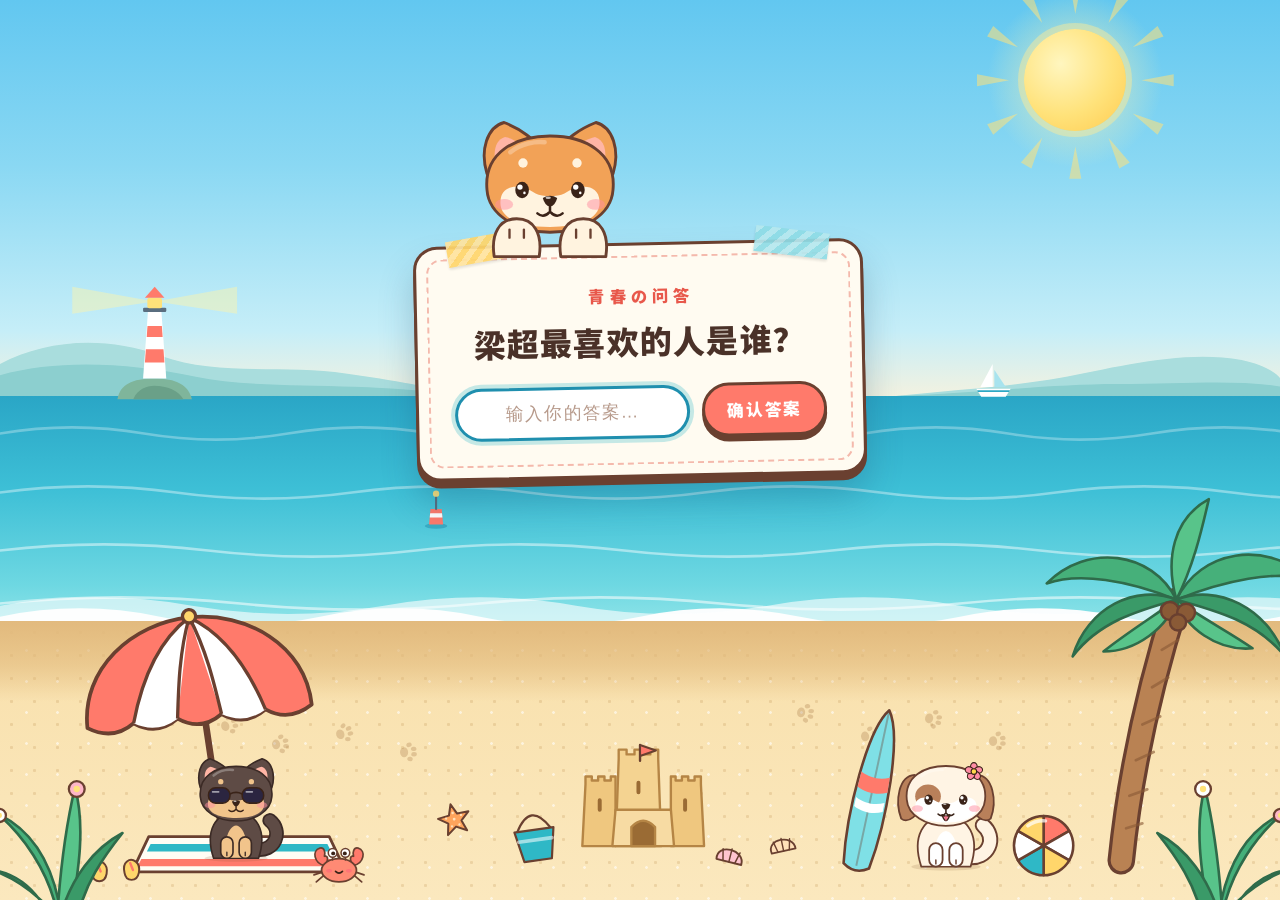
==== index.html @ f10c4e98 "Version 1.1 更新内容： 1.优化了css样式，调整了页面整体布局 2.压缩了图片空间占用" ====
<!DOCTYPE html>
<html lang="zh-CN">
<head>
  <meta charset="UTF-8">
  <meta name="viewport" content="width=device-width, initial-scale=1.0, viewport-fit=cover">
  <title>夏日海岸</title>
  <meta name="description" content="夏日海岸：一道只有你知道答案的小问答。">
  <meta name="theme-color" content="#7FD3F0">
  <meta property="og:type" content="website">
  <meta property="og:title" content="夏日海岸">
  <meta property="og:description" content="一道只有你知道答案的小问答。">
  <meta property="og:locale" content="zh_CN">
  <link rel="icon" href="data:image/svg+xml,%3Csvg xmlns='http://www.w3.org/2000/svg' viewBox='0 0 100 100'%3E%3Ctext y='.9em' font-size='90'%3E%F0%9F%90%B6%3C/text%3E%3C/svg%3E">
  <link rel="stylesheet" href="css/fonts.css">
  <link rel="stylesheet" href="css/dogs.css">
  <link rel="stylesheet" href="css/style.css">
</head>
<body>

  <!-- 共用的小图形 -->
  <svg width="0" height="0" style="position:absolute" aria-hidden="true" focusable="false">
    <defs>
      <!-- 云 -->
      <symbol id="cloud" viewBox="0 0 220 100">
        <path fill="#fff" d="M34,90 C8,90 4,60 30,56 C26,30 58,20 76,36 C86,10 130,8 142,34 C160,22 190,36 182,62 C210,62 214,90 186,90 Z"/>
        <path fill="#DCF1FA" d="M34,90 C16,90 8,74 18,66 C22,80 40,82 60,82 L160,82 C176,82 192,80 202,72 C210,84 200,90 186,90 Z"/>
      </symbol>
      <!-- 爪印 -->
      <symbol id="paw" viewBox="0 0 40 40">
        <ellipse cx="20" cy="27" rx="9" ry="7.5"/>
        <ellipse cx="7" cy="17" rx="4" ry="5" transform="rotate(-20 7 17)"/>
        <ellipse cx="15" cy="9" rx="4" ry="5.2" transform="rotate(-6 15 9)"/>
        <ellipse cx="25" cy="9" rx="4" ry="5.2" transform="rotate(6 25 9)"/>
        <ellipse cx="33" cy="17" rx="4" ry="5" transform="rotate(20 33 17)"/>
      </symbol>
      <!-- 闪光 -->
      <symbol id="glint" viewBox="-10 -10 20 20">
        <path d="M0,-9 Q1,-1 9,0 Q1,1 0,9 Q-1,1 -9,0 Q-1,-1 0,-9 Z"/>
      </symbol>
    </defs>
  </svg>

  <!-- ========== 场景一：夏日海岸 ========== -->
  <div id="scene-summer" class="scene active">

    <!-- 天空 -->
    <div class="sky" aria-hidden="true">
      <div class="sun">
        <svg class="sun-rays" viewBox="-100 -100 200 200">
          <g fill="#FFE27A" opacity=".55">
            <path d="M-6,-98 L0,-66 L6,-98 Z" /><path d="M-6,-98 L0,-66 L6,-98 Z" transform="rotate(30)"/>
            <path d="M-6,-98 L0,-66 L6,-98 Z" transform="rotate(60)"/><path d="M-6,-98 L0,-66 L6,-98 Z" transform="rotate(90)"/>
            <path d="M-6,-98 L0,-66 L6,-98 Z" transform="rotate(120)"/><path d="M-6,-98 L0,-66 L6,-98 Z" transform="rotate(150)"/>
            <path d="M-6,-98 L0,-66 L6,-98 Z" transform="rotate(180)"/><path d="M-6,-98 L0,-66 L6,-98 Z" transform="rotate(210)"/>
            <path d="M-6,-98 L0,-66 L6,-98 Z" transform="rotate(240)"/><path d="M-6,-98 L0,-66 L6,-98 Z" transform="rotate(270)"/>
            <path d="M-6,-98 L0,-66 L6,-98 Z" transform="rotate(300)"/><path d="M-6,-98 L0,-66 L6,-98 Z" transform="rotate(330)"/>
          </g>
        </svg>
        <div class="sun-halo"></div>
        <div class="sun-core"></div>
      </div>

      <svg class="cloud cl-1" viewBox="0 0 220 100"><use href="#cloud"/></svg>
      <svg class="cloud cl-2" viewBox="0 0 220 100"><use href="#cloud"/></svg>
      <svg class="cloud cl-3" viewBox="0 0 220 100"><use href="#cloud"/></svg>
      <svg class="cloud cl-4" viewBox="0 0 220 100"><use href="#cloud"/></svg>

      <!-- 海鸥 -->
      <svg class="gull gl-1" viewBox="0 0 60 26"><path d="M4,18 Q16,2 30,14 Q44,2 56,18" fill="none" stroke="#fff" stroke-width="4.5" stroke-linecap="round" stroke-linejoin="round"/></svg>
      <svg class="gull gl-2" viewBox="0 0 60 26"><path d="M4,18 Q16,2 30,14 Q44,2 56,18" fill="none" stroke="#fff" stroke-width="4.5" stroke-linecap="round" stroke-linejoin="round"/></svg>
      <svg class="gull gl-3" viewBox="0 0 60 26"><path d="M4,18 Q16,2 30,14 Q44,2 56,18" fill="none" stroke="#fff" stroke-width="4.5" stroke-linecap="round" stroke-linejoin="round"/></svg>
    </div>

    <!-- 远处：山丘、灯塔岛、帆船 -->
    <div class="horizon" aria-hidden="true">
      <svg class="hills hills-l" viewBox="0 0 400 90" preserveAspectRatio="none">
        <path fill="#A9DDDD" d="M0,90 L0,50 C40,20 90,14 140,40 C190,66 250,50 300,62 C340,70 380,80 400,90 Z"/>
        <path fill="#8CCFCF" d="M0,90 L0,64 C50,44 110,48 170,66 C230,84 320,70 400,90 Z"/>
      </svg>
      <svg class="hills hills-r" viewBox="0 0 400 90" preserveAspectRatio="none">
        <path fill="#A9DDDD" d="M0,90 C60,80 120,74 170,60 C230,42 300,12 360,30 C384,38 396,52 400,60 L400,90 Z"/>
        <path fill="#8CCFCF" d="M0,90 C80,86 160,70 230,70 C300,70 350,62 400,74 L400,90 Z"/>
      </svg>

      <!-- 灯塔 -->
      <svg class="lighthouse" viewBox="0 0 130 210">
        <g class="beam"><path d="M64,50 L-70,26 L-70,70 Z" fill="#FFF3A6" opacity=".45"/><path d="M66,50 L200,26 L200,70 Z" fill="#FFF3A6" opacity=".45"/></g>
        <path fill="#7FB59B" d="M4,210 C8,186 28,176 64,176 C100,176 120,186 126,210 Z"/>
        <path fill="#6AA088" d="M30,210 C36,194 52,188 64,188 C86,188 104,196 112,210 Z"/>
        <path fill="#FFFFFF" d="M46,176 L54,66 L76,66 L84,176 Z"/>
        <path fill="#FF7A6B" d="M49,150 L50.6,128 L79.4,128 L81,150 Z"/>
        <path fill="#FF7A6B" d="M52,108 L53.2,90 L76.8,90 L78,108 Z"/>
        <rect x="46" y="60" width="38" height="7" rx="2" fill="#5A6E7F"/>
        <rect x="53" y="44" width="24" height="17" rx="3" fill="#FFE27A"/>
        <path fill="#FF7A6B" d="M49,44 L65,26 L81,44 Z"/>
      </svg>

      <!-- 帆船 -->
      <svg class="boat boat-1" viewBox="0 0 100 100">
        <path fill="#FFFFFF" d="M50,8 L50,66 L16,66 Z"/>
        <path fill="#FFD66B" d="M54,20 L54,66 L86,66 Z"/>
        <path fill="#FF7A6B" d="M8,70 L92,70 L80,90 L20,90 Z"/>
        <path fill="#FF7A6B" d="M50,8 L62,12 L50,16 Z"/>
      </svg>
      <svg class="boat boat-2" viewBox="0 0 100 100">
        <path fill="#FFFFFF" d="M48,10 L48,66 L18,66 Z"/>
        <path fill="#A8E3EE" d="M52,24 L52,66 L80,66 Z"/>
        <path fill="#FFFFFF" d="M8,70 L92,70 L80,90 L20,90 Z"/>
        <path fill="#2FA8C4" d="M10,74 L90,74 L88,78 L12,78 Z"/>
      </svg>
    </div>

    <!-- 海 -->
    <div class="sea" aria-hidden="true">
      <div class="swell swell-1"><svg viewBox="0 0 800 40" preserveAspectRatio="none"><path d="M0,20 Q25,2 50,20 T100,20 T150,20 T200,20 T250,20 T300,20 T350,20 T400,20 T450,20 T500,20 T550,20 T600,20 T650,20 T700,20 T750,20 T800,20" /></svg></div>
      <div class="swell swell-2"><svg viewBox="0 0 800 40" preserveAspectRatio="none"><path d="M0,20 Q25,2 50,20 T100,20 T150,20 T200,20 T250,20 T300,20 T350,20 T400,20 T450,20 T500,20 T550,20 T600,20 T650,20 T700,20 T750,20 T800,20" /></svg></div>
      <div class="swell swell-3"><svg viewBox="0 0 800 40" preserveAspectRatio="none"><path d="M0,20 Q25,2 50,20 T100,20 T150,20 T200,20 T250,20 T300,20 T350,20 T400,20 T450,20 T500,20 T550,20 T600,20 T650,20 T700,20 T750,20 T800,20" /></svg></div>
      <div class="swell swell-4"><svg viewBox="0 0 800 40" preserveAspectRatio="none"><path d="M0,20 Q25,2 50,20 T100,20 T150,20 T200,20 T250,20 T300,20 T350,20 T400,20 T450,20 T500,20 T550,20 T600,20 T650,20 T700,20 T750,20 T800,20" /></svg></div>
      <svg class="glint g1"><use href="#glint"/></svg><svg class="glint g2"><use href="#glint"/></svg>
      <svg class="glint g3"><use href="#glint"/></svg><svg class="glint g4"><use href="#glint"/></svg>
      <svg class="glint g5"><use href="#glint"/></svg><svg class="glint g6"><use href="#glint"/></svg>
      <svg class="glint g7"><use href="#glint"/></svg><svg class="glint g8"><use href="#glint"/></svg>

      <!-- 浮标 -->
      <svg class="buoy" viewBox="0 0 40 60">
        <ellipse cx="20" cy="54" rx="16" ry="4" fill="#1F8FAE" opacity=".5"/>
        <path d="M10,52 L12,30 L28,30 L30,52 Z" fill="#FF7A6B"/>
        <path d="M11,42 L11.6,36 L28.4,36 L29,42 Z" fill="#fff"/>
        <path d="M20,30 L20,10" stroke="#5A6E7F" stroke-width="3" stroke-linecap="round"/>
        <circle cx="20" cy="8" r="4.5" fill="#FFE27A"/>
      </svg>
    </div>

    <!-- 海浪泡沫 -->
    <div class="foam" aria-hidden="true">
      <div class="foam-line foam-a"><svg viewBox="0 0 800 40" preserveAspectRatio="none"><path d="M0,40 L0,18 Q25,2 50,18 T100,18 T150,18 T200,18 T250,18 T300,18 T350,18 T400,18 T450,18 T500,18 T550,18 T600,18 T650,18 T700,18 T750,18 T800,18 L800,40 Z"/></svg></div>
      <div class="foam-line foam-b"><svg viewBox="0 0 800 40" preserveAspectRatio="none"><path d="M0,40 L0,18 Q25,2 50,18 T100,18 T150,18 T200,18 T250,18 T300,18 T350,18 T400,18 T450,18 T500,18 T550,18 T600,18 T650,18 T700,18 T750,18 T800,18 L800,40 Z"/></svg></div>
    </div>

    <!-- 沙滩 -->
    <div class="beach" aria-hidden="true">
      <div class="wet"></div>

      <!-- 爪印：从海边一路走到沙滩 -->
      <div class="prints">
        <svg class="pw pw1"><use href="#paw"/></svg><svg class="pw pw2"><use href="#paw"/></svg>
        <svg class="pw pw3"><use href="#paw"/></svg><svg class="pw pw4"><use href="#paw"/></svg>
        <svg class="pw pw5"><use href="#paw"/></svg><svg class="pw pw6"><use href="#paw"/></svg>
        <svg class="pw pw7"><use href="#paw"/></svg><svg class="pw pw8"><use href="#paw"/></svg>
      </div>

      <!-- 左：沙滩伞 + 戴墨镜的小黑狗 -->
      <div class="spot spot-umbrella">
        <svg class="towel" viewBox="0 0 230 50">
          <path d="M18,6 L212,6 L230,44 L0,44 Z" fill="#FFFDF4" stroke="#6A4030" stroke-width="3" stroke-linejoin="round"/>
          <path d="M20,14 L210,14 L214,22 L16,22 Z" fill="#2FB8C6"/>
          <path d="M10,30 L220,30 L224,38 L6,38 Z" fill="#FF7A6B"/>
        </svg>
        <svg class="umbrella" viewBox="0 0 220 230">
          <path d="M112,40 L120,226" stroke="#6A4030" stroke-width="6" stroke-linecap="round"/>
          <path fill="#FF7A6B" stroke="#6A4030" stroke-width="3.4" stroke-linejoin="round" d="M8,100 C8,46 58,10 110,10 C162,10 212,46 212,100 Q190,114 170,100 Q150,114 130,100 Q110,114 90,100 Q70,114 50,100 Q30,114 8,100 Z"/>
          <path fill="#FFFFFF" d="M110,10 C80,28 62,60 50,100 Q70,112 90,100 C98,64 104,36 110,10 Z"/>
          <path fill="#FFFFFF" d="M110,10 C140,28 158,60 170,100 Q150,112 130,100 C122,64 116,36 110,10 Z"/>
          <path fill="none" stroke="#6A4030" stroke-width="3" stroke-linejoin="round" d="M110,10 C80,28 62,60 50,100 M110,10 C98,40 94,70 90,100 M110,10 C122,40 126,70 130,100 M110,10 C140,28 158,60 170,100"/>
          <circle cx="110" cy="9" r="6" fill="#FFD66B" stroke="#6A4030" stroke-width="3"/>
        </svg>
        <div class="dog-slot dog-cool"></div>
        <svg class="flipflops" viewBox="0 0 90 40">
          <g fill="#FFD66B" stroke="#6A4030" stroke-width="2.8" stroke-linejoin="round">
            <path d="M6,26 C2,10 14,4 22,10 C30,16 28,36 16,36 C10,36 7,32 6,26 Z"/>
            <path d="M52,24 C48,8 60,2 68,8 C76,14 74,34 62,34 C56,34 53,30 52,24 Z"/>
          </g>
          <path d="M14,12 L18,22 M60,10 L64,20" stroke="#FF7A6B" stroke-width="3.4" stroke-linecap="round"/>
        </svg>
      </div>

      <!-- 中：沙堡 + 小桶 -->
      <div class="spot spot-castle">
        <svg class="castle" viewBox="0 0 170 160">
          <g stroke="#B58545" stroke-width="3" stroke-linejoin="round" stroke-linecap="round">
            <path d="M54,28 L54,16 L64,16 L64,22 L74,22 L74,16 L84,16 L84,22 L94,22 L94,16 L104,16 L104,28 L108,138 L50,138 Z" fill="#F4D391"/>
            <path d="M12,60 L12,50 L20,50 L20,55 L28,55 L28,50 L36,50 L36,55 L44,55 L44,50 L50,50 L50,138 L8,138 Z" fill="#EFC77F"/>
            <path d="M120,60 L120,50 L126,50 L126,55 L134,55 L134,50 L142,50 L142,55 L150,55 L150,50 L158,50 L158,60 L162,138 L120,138 Z" fill="#EFC77F"/>
            <path d="M50,92 L120,92 L124,138 L46,138 Z" fill="#F7DBA3"/>
            <path d="M70,138 L70,114 Q85,98 100,114 L100,138 Z" fill="#9A6B34"/>
          </g>
          <path d="M30,80 L30,92 M138,80 L138,92 M79,58 L79,70" stroke="#9A6B34" stroke-width="5" stroke-linecap="round"/>
          <path d="M79,16 L79,-4" stroke="#6A4030" stroke-width="3" stroke-linecap="round" transform="translate(2,14)"/>
          <path d="M81,10 L101,17 L81,24 Z" fill="#FF7A6B" stroke="#6A4030" stroke-width="2.6" stroke-linejoin="round" class="flag"/>
        </svg>
        <svg class="bucket" viewBox="0 0 70 80">
          <path d="M12,34 Q35,-6 58,34" fill="none" stroke="#6A4030" stroke-width="3" stroke-linecap="round"/>
          <path d="M8,34 L62,34 L54,76 L16,76 Z" fill="#2FB8C6" stroke="#6A4030" stroke-width="3" stroke-linejoin="round"/>
          <path d="M12,48 L58,48" stroke="#fff" stroke-width="5" stroke-linecap="round" opacity=".55"/>
        </svg>
        <svg class="shell shell-1" viewBox="0 0 44 36">
          <path d="M3,30 C-2,6 42,6 41,30 Z" fill="#FFC4CF" stroke="#6A4030" stroke-width="2.8" stroke-linejoin="round"/>
          <path d="M22,30 L22,10 M13,30 L9,13 M31,30 L35,13" stroke="#6A4030" stroke-width="2.2" stroke-linecap="round"/>
        </svg>
      </div>

      <!-- 螃蟹 -->
      <div class="crab-track">
        <div class="crab">
          <svg viewBox="0 0 110 80">
            <g stroke="#6A4030" stroke-width="3" stroke-linecap="round" stroke-linejoin="round">
              <g class="legs" fill="none">
                <path d="M30,54 L12,60 M30,60 L16,72 M80,54 L98,60 M80,60 L94,72"/>
              </g>
              <path d="M30,44 C12,40 8,18 22,14 C30,12 32,22 30,28 C36,26 38,34 30,44 Z" fill="#FF7A6B" class="claw claw-l"/>
              <path d="M80,44 C98,40 102,18 88,14 C80,12 78,22 80,28 C74,26 72,34 80,44 Z" fill="#FF7A6B" class="claw claw-r"/>
              <ellipse cx="55" cy="52" rx="30" ry="20" fill="#FF8A74"/>
              <path d="M44,34 L44,26 M66,34 L66,26" fill="none"/>
            </g>
            <circle cx="44" cy="22" r="7.5" fill="#fff" stroke="#6A4030" stroke-width="2.6"/><circle cx="66" cy="22" r="7.5" fill="#fff" stroke="#6A4030" stroke-width="2.6"/>
            <circle cx="45" cy="23" r="3.4" fill="#3A2318"/><circle cx="65" cy="23" r="3.4" fill="#3A2318"/>
            <path d="M49,54 Q55,60 61,54" fill="none" stroke="#3A2318" stroke-width="2.8" stroke-linecap="round"/>
            <ellipse cx="38" cy="53" rx="5" ry="3" fill="#FF5E7A" opacity=".5"/><ellipse cx="72" cy="53" rx="5" ry="3" fill="#FF5E7A" opacity=".5"/>
          </svg>
        </div>
      </div>

      <svg class="starfish" viewBox="0 0 60 60">
        <path d="M30,6 L36.6,22.6 L54.4,23.4 L40.6,34.6 L45.4,51.8 L30,42 L14.6,51.8 L19.4,34.6 L5.6,23.4 L23.4,22.6 Z" fill="#FFA45C" stroke="#6A4030" stroke-width="3.2" stroke-linejoin="round"/>
        <g fill="#FFE0B8"><circle cx="30" cy="20" r="2"/><circle cx="30" cy="30" r="2.2"/><circle cx="42" cy="26" r="1.8"/><circle cx="18" cy="26" r="1.8"/><circle cx="36" cy="40" r="1.8"/><circle cx="24" cy="40" r="1.8"/></g>
      </svg>

      <!-- 右：冲浪板 + 沙滩球 + 戴花的小狗 -->
      <div class="spot spot-right">
        <svg class="surfboard" viewBox="0 0 70 230">
          <path d="M35,6 C58,36 62,150 52,214 Q35,226 18,214 C8,150 12,36 35,6 Z" fill="#7FE0E6" stroke="#6A4030" stroke-width="3.4" stroke-linejoin="round"/>
          <path d="M35,10 L35,214" stroke="#6A4030" stroke-width="2.6" opacity=".35"/>
          <path d="M16,92 C28,98 42,98 54,92 L55,112 C42,118 28,118 15,112 Z" fill="#FF7A6B"/>
          <path d="M16,126 C28,132 42,132 54,126 L54,138 C42,144 28,144 16,138 Z" fill="#fff"/>
        </svg>
        <div class="dog-slot dog-flower"></div>
        <svg class="ball" viewBox="-2 -2 64 64">
          <g stroke="#6A4030" stroke-width="2.6" stroke-linejoin="round">
            <path d="M30,30 L30,0 A30,30 0 0 1 56,15 Z" fill="#FF7A6B"/><path d="M30,30 L56,15 A30,30 0 0 1 56,45 Z" fill="#FFFFFF"/>
            <path d="M30,30 L56,45 A30,30 0 0 1 30,60 Z" fill="#FFD66B"/><path d="M30,30 L30,60 A30,30 0 0 1 4,45 Z" fill="#2FB8C6"/>
            <path d="M30,30 L4,45 A30,30 0 0 1 4,15 Z" fill="#FFFFFF"/><path d="M30,30 L4,15 A30,30 0 0 1 30,0 Z" fill="#FFD66B"/>
          </g>
          <path d="M14,10 Q22,4 32,5" fill="none" stroke="#fff" stroke-width="3.4" stroke-linecap="round" opacity=".7"/>
        </svg>
      </div>

      <!-- 椰子树 -->
      <svg class="palm" viewBox="0 0 300 440">
        <g class="palm-sway">
          <path d="M120,440 C130,340 150,240 188,120" fill="none" stroke="#6A4030" stroke-width="34" stroke-linecap="round"/>
          <path d="M120,440 C130,340 150,240 188,120" fill="none" stroke="#B98253" stroke-width="26" stroke-linecap="round"/>
          <path d="M126,400 L146,394 M130,360 L152,352 M138,316 L160,306 M146,272 L168,262 M158,226 L178,214 M170,180 L190,168" stroke="#8A5A36" stroke-width="3.4" stroke-linecap="round" opacity=".6"/>
          <g transform="translate(188,118)">
            <g class="fronds" stroke="#2F6B4A" stroke-width="3.2" stroke-linejoin="round">
              <path d="M0,0 C-30,-60 -110,-70 -160,-20 C-120,-34 -60,-24 0,0 Z" fill="#46B07A"/>
              <path d="M0,0 C30,-62 110,-74 164,-26 C122,-36 60,-24 0,0 Z" fill="#46B07A"/>
              <path d="M0,0 C-50,-20 -110,10 -128,70 C-96,28 -50,14 0,0 Z" fill="#3A9A68"/>
              <path d="M0,0 C50,-20 112,10 134,70 C100,28 52,14 0,0 Z" fill="#3A9A68"/>
              <path d="M0,0 C-14,-50 -4,-100 40,-124 C30,-80 20,-40 0,0 Z" fill="#58C48A"/>
              <path d="M0,0 C-10,34 -50,64 -90,64 C-60,40 -30,22 0,0 Z" fill="#58C48A"/>
              <path d="M0,0 C10,34 50,64 94,60 C62,38 30,22 0,0 Z" fill="#58C48A"/>
            </g>
            <g fill="#8A5A36" stroke="#6A4030" stroke-width="3"><circle cx="-8" cy="14" r="11"/><circle cx="12" cy="16" r="11"/><circle cx="2" cy="28" r="10"/></g>
          </g>
        </g>
      </svg>

      <!-- 小贝壳等点缀 -->
      <svg class="shell shell-2" viewBox="0 0 44 36">
        <path d="M3,30 C-2,6 42,6 41,30 Z" fill="#FFE0B8" stroke="#6A4030" stroke-width="2.8" stroke-linejoin="round"/>
        <path d="M22,30 L22,10 M13,30 L9,13 M31,30 L35,13" stroke="#6A4030" stroke-width="2.2" stroke-linecap="round"/>
      </svg>
    </div>

    <!-- 近景：海边的草和小花 -->
    <div class="fg" aria-hidden="true">
      <svg class="grass grass-l" viewBox="0 0 160 150">
        <g stroke="#2F6B4A" stroke-width="3" stroke-linejoin="round" stroke-linecap="round">
          <path d="M80,150 C70,100 40,60 12,36 C46,52 74,84 84,150 Z" fill="#46B07A"/>
          <path d="M80,150 C84,90 92,40 100,6 C112,50 104,100 96,150 Z" fill="#58C48A"/>
          <path d="M84,150 C96,110 120,76 154,58 C130,88 112,116 104,150 Z" fill="#3A9A68"/>
          <path d="M70,150 C54,120 34,104 6,100 C34,110 56,126 76,150 Z" fill="#3A9A68"/>
        </g>
        <g><circle cx="102" cy="8" r="9" fill="#FFB6C8" stroke="#6A4030" stroke-width="2.6"/><circle cx="102" cy="8" r="3.6" fill="#FFE27A"/>
           <circle cx="14" cy="38" r="7.5" fill="#FFFFFF" stroke="#6A4030" stroke-width="2.6"/><circle cx="14" cy="38" r="3" fill="#FFE27A"/></g>
      </svg>
      <svg class="grass grass-r" viewBox="0 0 160 150">
        <g stroke="#2F6B4A" stroke-width="3" stroke-linejoin="round" stroke-linecap="round">
          <path d="M80,150 C90,100 120,60 148,36 C114,52 86,84 76,150 Z" fill="#46B07A"/>
          <path d="M80,150 C76,90 68,40 60,6 C48,50 56,100 64,150 Z" fill="#58C48A"/>
          <path d="M76,150 C64,110 40,76 6,58 C30,88 48,116 56,150 Z" fill="#3A9A68"/>
          <path d="M90,150 C106,120 126,104 154,100 C126,110 104,126 84,150 Z" fill="#3A9A68"/>
        </g>
        <g><circle cx="58" cy="8" r="9" fill="#FFFFFF" stroke="#6A4030" stroke-width="2.6"/><circle cx="58" cy="8" r="3.6" fill="#FFE27A"/>
           <circle cx="146" cy="38" r="7.5" fill="#FFB6C8" stroke="#6A4030" stroke-width="2.6"/><circle cx="146" cy="38" r="3" fill="#FFE27A"/></g>
      </svg>
    </div>

    <!-- 问题明信片 -->
    <div class="card-wrap">
      <div class="peek-slot" id="peek-slot"></div>
      <p id="hint-text" class="hint-text" role="status" aria-live="polite"></p>
      <div class="question-card">
        <span class="tape tape-l"></span><span class="tape tape-r"></span>
        <div class="card-inner">
          <h1 class="question-title">青春の问答</h1>
          <p class="question-text">梁超最喜欢的人是谁？</p>
          <div class="input-group">
            <input type="text" id="answer-input" class="answer-input" placeholder="输入你的答案…" maxlength="10" autocomplete="off" autocapitalize="off" autocorrect="off" spellcheck="false" enterkeyhint="done" aria-label="你的答案">
            <button id="submit-btn" class="submit-btn" type="button">确认答案</button>
          </div>
        </div>
      </div>
    </div>
  </div>

  <!-- ========== 场景二：黄昏单车骑行 ========== -->
  <div id="scene-sunset" class="scene idle">
    <div class="photo" aria-hidden="true"></div>
    <div class="glow" aria-hidden="true"></div>
    <div class="vignette" aria-hidden="true"></div>
    <div class="drift" id="drift" aria-hidden="true"></div>

    <!-- 贴纸小狗 -->
    <div class="sticker st-1" id="st-1" aria-hidden="true"></div>
    <div class="sticker st-2" id="st-2" aria-hidden="true"></div>
    <div class="sticker st-3" id="st-3" aria-hidden="true"></div>
    <div class="sticker st-4" id="st-4" aria-hidden="true"></div>

    <!-- 骑车 -->
    <div class="ride" aria-hidden="true">
      <div class="ground" id="ground"></div>
      <div class="bike-rig sticker-edge">
        <svg class="bike bike-back" viewBox="0 0 320 200">
          <g class="wheel wheel-r">
            <circle cx="72" cy="140" r="50" fill="none" stroke="#4A3128" stroke-width="7"/>
            <g stroke="#4A3128" stroke-width="2" opacity=".7"><path d="M72,92 L72,188 M24,140 L120,140 M38,106 L106,174 M106,106 L38,174"/></g>
            <circle cx="72" cy="140" r="6" fill="#FFD66B" stroke="#4A3128" stroke-width="3"/>
          </g>
          <g class="wheel wheel-f">
            <circle cx="250" cy="140" r="50" fill="none" stroke="#4A3128" stroke-width="7"/>
            <g stroke="#4A3128" stroke-width="2" opacity=".7"><path d="M250,92 L250,188 M202,140 L298,140 M216,106 L284,174 M284,106 L216,174"/></g>
            <circle cx="250" cy="140" r="6" fill="#FFD66B" stroke="#4A3128" stroke-width="3"/>
          </g>
          <g fill="none" stroke="#FF7A6B" stroke-width="7" stroke-linecap="round" stroke-linejoin="round">
            <path d="M72,140 L146,142 L128,84 L72,140"/>
            <path d="M128,84 L226,84 L146,142"/>
            <path d="M226,84 L250,140"/>
            <path d="M226,84 L220,56"/>
          </g>
          <path d="M206,52 Q222,46 238,52" fill="none" stroke="#4A3128" stroke-width="7" stroke-linecap="round"/>
          <path d="M104,72 Q126,66 148,72 L146,80 Q126,86 104,80 Z" fill="#4A3128" stroke="#4A3128" stroke-width="4" stroke-linejoin="round"/>
          <path d="M128,84 L126,74" stroke="#4A3128" stroke-width="6" stroke-linecap="round"/>
          <circle cx="146" cy="142" r="9" fill="#FFD66B" stroke="#4A3128" stroke-width="4"/>
          <path d="M146,142 L136,160 M146,142 L156,124" stroke="#4A3128" stroke-width="5" stroke-linecap="round"/>
        </svg>
        <div class="bike-dog" id="bike-dog"></div>
        <svg class="bike bike-front" viewBox="0 0 320 200">
          <!-- 车筐前半部分（盖住小狗的身体） -->
          <path d="M214,62 L290,62 L282,104 Q278,114 268,114 L232,114 Q222,114 220,104 Z" fill="#E9B97A" stroke="#4A3128" stroke-width="4" stroke-linejoin="round"/>
          <path d="M222,76 L282,76 M224,90 L280,90 M240,64 L238,112 M256,64 L256,112 M272,64 L274,112" stroke="#B98253" stroke-width="3" stroke-linecap="round" opacity=".9"/>
          <path d="M210,62 L294,62" stroke="#4A3128" stroke-width="6" stroke-linecap="round"/>
          <!-- 围巾 -->
          <path class="scarf-tail" d="M214,56 Q190,50 170,62 Q186,66 200,74 Q206,66 214,56 Z" fill="#FF7A6B" stroke="#4A3128" stroke-width="3.4" stroke-linejoin="round"/>
        </svg>
      </div>
    </div>

    <div class="love-container" id="love-container">
      <div class="love-text" id="love-text" aria-label="我爱你">
        <span class="char char-1">我</span><span class="char char-2">爱</span><span class="char char-3">你</span>
      </div>
    </div>

    <div class="hearts-area" id="hearts-area" aria-hidden="true"></div>

    <button type="button" class="music-info" id="music-info" aria-label="暂停音乐" disabled>
      <span class="eq" id="music-icon" aria-hidden="true"><i></i><i></i><i></i></span>
      <span id="music-label">正在播放...</span>
    </button>

    <audio id="bgm" loop preload="none">
      <source src="audio/bgm.mp3" type="audio/mpeg">
    </audio>
  </div>

  <script src="js/dogs.js"></script>
  <script src="js/main.js"></script>
</body>
</html>
---- css/fonts.css ----
/* 展示字体：思源黑体 SC Black（SIL OFL 开源许可），只保留页面用到的 75 个字，约 20KB。
   不依赖任何外部网站，国内也能秒开。其余文字使用系统字体。 */
@font-face {
  font-family: 'Display';
  src: url('../fonts/display-black.woff') format('woff');
  font-weight: 900;
  font-style: normal;
  font-display: swap;
}
---- css/dogs.css ----
/* ============================================
   小狗角色样式
   ============================================ */

.dog {
  display: block;
  overflow: visible;
}

/* 统一的描边 */
.dog .o {
  stroke: var(--line);
  stroke-width: 3.2;
  stroke-linejoin: round;
  stroke-linecap: round;
}
.dog .o-fill path,
.dog .o-fill rect {
  stroke: var(--line);
  stroke-width: 3;
  stroke-linejoin: round;
}
.dog .toe {
  fill: none;
  stroke: var(--line);
  stroke-width: 2.6;
  stroke-linecap: round;
}
.dog .eye-line {
  fill: none;
  stroke: #3A2318;
  stroke-width: 3.6;
  stroke-linecap: round;
}
.dog .mouth-line {
  fill: none;
  stroke: #3A2318;
  stroke-width: 2.8;
  stroke-linecap: round;
  stroke-linejoin: round;
}

/* —— 眼睛：跟随鼠标（由脚本设置 --dx / --dy）—— */
.dog .eyes {
  transform: translate(var(--dx, 0px), var(--dy, 0px));
  transition: transform 0.12s ease-out;
}

/* —— 眨眼 —— */
.dog .eye {
  transform-box: fill-box;
  transform-origin: center;
  animation: dog-blink 4.6s infinite;
  animation-delay: var(--blink, 0s);
}
@keyframes dog-blink {
  0%, 94%, 100% { transform: scaleY(1); }
  97% { transform: scaleY(0.08); }
}

/* —— 耳朵轻轻抖一下 —— */
.dog .ear {
  transform-box: fill-box;
  transform-origin: 50% 100%;
}
.dog .ear-l { animation: dog-ear-l 6s ease-in-out infinite; animation-delay: var(--ear, 0s); }
.dog .ear-r { animation: dog-ear-r 6s ease-in-out infinite; animation-delay: calc(var(--ear, 0s) + 1.3s); }
@keyframes dog-ear-l {
  0%, 86%, 100% { transform: rotate(0deg); }
  90% { transform: rotate(-9deg); }
  94% { transform: rotate(2deg); }
}
@keyframes dog-ear-r {
  0%, 86%, 100% { transform: rotate(0deg); }
  90% { transform: rotate(9deg); }
  94% { transform: rotate(-2deg); }
}
.dog-pup .ear-l { transform-origin: 80% 10%; }
.dog-pup .ear-r { transform-origin: 20% 10%; }

/* —— 摇尾巴 —— */
.dog .tail {
  transform-box: view-box;
  transform-origin: 138px 198px;
  animation: dog-wag 0.7s ease-in-out infinite alternate;
}
@keyframes dog-wag {
  from { transform: rotate(-10deg); }
  to { transform: rotate(14deg); }
}

/* —— 开心跳一下（答对时由脚本加 .hop）—— */
.dog.hop { animation: dog-hop 0.55s cubic-bezier(.3, 1.6, .5, 1) 3; }
@keyframes dog-hop {
  0%, 100% { transform: translateY(0) scale(1, 1); }
  40% { transform: translateY(-22px) scale(0.96, 1.06); }
  75% { transform: translateY(0) scale(1.06, 0.94); }
}

/* —— 歪头（答错时由脚本加 .tilt）—— */
.dog .dog-head {
  transform-box: view-box;
  transform-origin: 100px 120px;
}
.dog.tilt .dog-head { animation: dog-tilt 1.1s ease-in-out; }
@keyframes dog-tilt {
  0%, 100% { transform: rotate(0deg); }
  25%, 70% { transform: rotate(-11deg); }
}

@media (prefers-reduced-motion: reduce) {
  .dog .tail,
  .dog .ear,
  .dog .eye { animation: none !important; }
}
---- css/style.css ----
/* ============================================
   夏日海岸 · 手绘绘本风
   ============================================ */

:root {
  --ink: #4A3128;
  --line: #6A4030;
  --coral: #FF7A6B;
  --coral-deep: #E8584B;
  --teal: #2FB8C6;
  --teal-deep: #1F8FAE;
  --sun: #FFD66B;
  --paper: #FFFBF1;

  --hz: 44%;      /* 地平线位置 */
  --shore: 68%;   /* 海岸线位置 */

  --font-display: 'Display', 'PingFang SC', 'Hiragino Sans GB', 'Microsoft YaHei', 'Noto Sans SC', 'Noto Sans CJK SC', sans-serif;
  --font-body: -apple-system, BlinkMacSystemFont, 'PingFang SC', 'Hiragino Sans GB', 'Microsoft YaHei', 'Noto Sans SC', 'Noto Sans CJK SC', sans-serif;
}

*, *::before, *::after { margin: 0; padding: 0; box-sizing: border-box; }

html, body {
  width: 100%;
  height: 100%;
  overflow: hidden;
  font-family: var(--font-body);
  color: var(--ink);
  background: #9BDDF4;
  -webkit-tap-highlight-color: transparent;
}

svg { display: block; overflow: visible; }

/* --- 场景容器 --- */
.scene {
  position: fixed;
  inset: 0;
  visibility: hidden;
  opacity: 0;
  transition: opacity 1.6s ease, visibility 0s 1.6s;
  overflow: hidden;
}
.scene.active {
  visibility: visible;
  opacity: 1;
  transition: opacity 1.6s ease, visibility 0s 0s;
}
/* 看不见的场景暂停所有动画：省电，并让入场动画在切换时才开始 */
.scene.idle *,
.scene.idle *::before,
.scene.idle *::after {
  animation-play-state: paused !important;
}

/* ============================================
   场景一：夏日海岸
   ============================================ */

/* ----- 天空 ----- */
.sky {
  position: absolute;
  inset: 0 0 auto 0;
  height: calc(var(--hz) + 2%);
  background: linear-gradient(180deg, #62C7F0 0%, #8AD8F3 40%, #C6EEF8 80%, #FFF3DA 100%);
  z-index: 1;
}

.sun {
  position: absolute;
  right: 12%;
  top: 7%;
  width: clamp(64px, 8vw, 120px);
  aspect-ratio: 1;
}
.sun-rays { position: absolute; inset: -48%; width: 196%; height: 196%; animation: spin 80s linear infinite; }
.sun-halo { position: absolute; inset: -42%; border-radius: 50%; background: radial-gradient(circle, rgba(255,244,176,.75) 0%, rgba(255,244,176,0) 66%); }
.sun-core { position: absolute; inset: 0; border-radius: 50%; background: radial-gradient(circle at 36% 34%, #FFF6BF 0%, #FFE27A 55%, #FFCB4F 100%); box-shadow: 0 0 0 6px rgba(255,236,150,.45); }
@keyframes spin { to { transform: rotate(360deg); } }

.cloud {
  position: absolute;
  filter: drop-shadow(0 8px 10px rgba(70,150,200,.16));
  animation: cloud-drift linear infinite;
  left: -30vw;
}
.cl-1 { top: 6%;  width: clamp(110px, 17vw, 250px); animation-duration: 150s; animation-delay: -40s; }
.cl-2 { top: 19%; width: clamp(80px, 12vw, 180px);  animation-duration: 110s; animation-delay: -88s; opacity: .95; }
.cl-3 { top: 11%; width: clamp(90px, 13vw, 200px);  animation-duration: 190s; animation-delay: -130s; }
.cl-4 { top: 27%; width: clamp(70px, 9vw, 140px);   animation-duration: 130s; animation-delay: -12s; opacity: .9; }
@keyframes cloud-drift { from { transform: translateX(0); } to { transform: translateX(160vw); } }

.gull { position: absolute; width: clamp(22px, 2.6vw, 38px); animation: gull-glide linear infinite; left: -6vw; }
.gull path { transform-box: fill-box; transform-origin: 50% 100%; animation: gull-flap .7s ease-in-out infinite alternate; }
.gl-1 { top: 22%; animation-duration: 38s; animation-delay: -6s; }
.gl-2 { top: 28%; animation-duration: 46s; animation-delay: -20s; width: clamp(16px, 1.9vw, 28px); }
.gl-3 { top: 16%; animation-duration: 52s; animation-delay: -33s; width: clamp(14px, 1.6vw, 24px); }
@keyframes gull-glide {
  0% { transform: translate(0, 0); }
  50% { transform: translate(60vw, -14px); }
  100% { transform: translate(112vw, 6px); }
}
@keyframes gull-flap { from { transform: scaleY(1); } to { transform: scaleY(.45); } }

/* ----- 远景 ----- */
.horizon {
  position: absolute;
  left: 0; right: 0;
  top: var(--hz);
  height: 0;
  z-index: 3;
}
.horizon > * { position: absolute; bottom: 0; }
.hills { height: clamp(34px, 8vh, 80px); }
.hills-l { left: 0; width: 36vw; }
.hills-r { right: 0; width: 30vw; height: clamp(28px, 6vh, 64px); }

.lighthouse { left: 9%; width: clamp(44px, 6.2vw, 90px); bottom: -3px; }
.beam { transform-box: fill-box; animation: beam 4s ease-in-out infinite; }
@keyframes beam { 0%, 100% { opacity: .15; } 50% { opacity: 1; } }

.boat { animation: bob 4.2s ease-in-out infinite alternate; transform-origin: 50% 90%; }
.boat-1 { left: 60%; width: clamp(34px, 4.8vw, 70px); bottom: -2.2vh; }
.boat-2 { left: 76%; width: clamp(24px, 3.2vw, 46px); bottom: -.6vh; animation-delay: -2s; animation-duration: 5.2s; }
@keyframes bob { from { transform: translateY(0) rotate(-2.5deg); } to { transform: translateY(3px) rotate(2.5deg); } }

/* ----- 海 ----- */
.sea {
  position: absolute;
  left: 0; right: 0;
  top: var(--hz);
  height: calc(var(--shore) - var(--hz) + 3%);
  background: linear-gradient(180deg, #2AA6C6 0%, #3DBFD6 38%, #6ED8E2 78%, #9BE8EA 100%);
  overflow: hidden;
  z-index: 2;
}
.swell { position: absolute; left: 0; height: 3vh; animation: swell linear infinite; }
.swell svg { width: 100%; height: 100%; }
.swell path { fill: none; stroke: rgba(255,255,255,.55); stroke-width: 2.6; stroke-linecap: round; vector-effect: non-scaling-stroke; }
.swell-1 { top: 10%; width: 180%; animation-duration: 38s; opacity: .55; }
.swell-2 { top: 34%; width: 220%; animation-duration: 30s; animation-direction: reverse; opacity: .7; }
.swell-3 { top: 58%; width: 260%; animation-duration: 24s; opacity: .85; }
.swell-4 { top: 80%; width: 300%; animation-duration: 20s; animation-direction: reverse; }
@keyframes swell { from { transform: translateX(0); } to { transform: translateX(-50%); } }

.glint { position: absolute; width: 14px; height: 14px; fill: #fff; opacity: 0; animation: twinkle 3s ease-in-out infinite; }
.g1 { left: 14%; top: 18%; animation-delay: 0s; }
.g2 { left: 26%; top: 52%; animation-delay: .7s; width: 10px; height: 10px; }
.g3 { left: 41%; top: 30%; animation-delay: 1.4s; }
.g4 { left: 55%; top: 66%; animation-delay: 2.1s; width: 18px; height: 18px; }
.g5 { left: 68%; top: 22%; animation-delay: 1s; width: 10px; height: 10px; }
.g6 { left: 79%; top: 56%; animation-delay: 1.8s; }
.g7 { left: 90%; top: 34%; animation-delay: .4s; width: 12px; height: 12px; }
.g8 { left: 6%; top: 70%; animation-delay: 2.5s; width: 12px; height: 12px; }
@keyframes twinkle { 0%, 100% { opacity: 0; transform: scale(.3) rotate(0); } 50% { opacity: 1; transform: scale(1) rotate(45deg); } }

.buoy { position: absolute; left: 33%; top: 38%; width: clamp(18px, 2.2vw, 30px); animation: bob 3.4s ease-in-out infinite alternate; }

/* ----- 海浪泡沫 ----- */
.foam {
  position: absolute;
  left: 0; right: 0;
  top: calc(var(--shore) - 1.6vh);
  height: 4.6vh;
  z-index: 4;
  pointer-events: none;
}
.foam-line { position: absolute; left: 0; top: 0; height: 100%; }
.foam-line svg { width: 100%; height: 100%; }
.foam-line path { fill: #fff; }
.foam-a { width: 200%; animation: swell 26s linear infinite, wash 6s ease-in-out infinite; opacity: .96; }
.foam-b { width: 240%; animation: swell 34s linear infinite reverse, wash 6s ease-in-out -3s infinite; opacity: .6; top: -1.2vh; }
@keyframes wash { 0%, 100% { margin-top: 0; } 50% { margin-top: 1.6vh; } }

/* ----- 沙滩 ----- */
.beach {
  position: absolute;
  left: 0; right: 0;
  top: calc(var(--shore) + 1vh);
  bottom: 0;
  z-index: 5;
  background:
    radial-gradient(rgba(176,126,60,.20) 1.3px, transparent 1.8px) 0 0 / 23px 23px,
    radial-gradient(rgba(255,255,255,.55) 1.1px, transparent 1.6px) 11px 14px / 31px 31px,
    linear-gradient(180deg, #F3D597 0%, #F9E2B0 26%, #FBE8BE 100%);
}
.wet {
  position: absolute;
  left: 0; right: 0; top: 0;
  height: 9vh;
  background: linear-gradient(180deg, #E2BA7E 0%, rgba(226,186,126,.55) 55%, rgba(226,186,126,0) 100%);
}

.spot { position: absolute; }
.spot > * { position: absolute; }

/* 爪印 */
.prints .pw { position: absolute; width: clamp(14px, 1.7vw, 24px); fill: rgba(150,100,50,.26); }
.pw1 { left: 17%; bottom: 36%; transform: rotate(72deg); }
.pw2 { left: 21%; bottom: 29%; transform: rotate(84deg); }
.pw3 { left: 26%; bottom: 33%; transform: rotate(70deg); }
.pw4 { left: 31%; bottom: 26%; transform: rotate(86deg); }
.pw5 { left: 62%; bottom: 40%; transform: rotate(98deg); }
.pw6 { left: 67%; bottom: 32%; transform: rotate(84deg); }
.pw7 { left: 72%; bottom: 38%; transform: rotate(100deg); }
.pw8 { left: 77%; bottom: 30%; transform: rotate(88deg); }

/* 左：沙滩伞 */
.spot-umbrella { left: 8%; bottom: 8%; width: clamp(150px, 19vw, 270px); aspect-ratio: 1.08; }
.spot-umbrella .umbrella { left: -4%; bottom: 8%; width: 100%; transform: rotate(-6deg); transform-origin: 50% 100%; }
.spot-umbrella .towel { left: 12%; bottom: 0; width: 88%; }
.spot-umbrella .dog-slot { left: 34%; bottom: 7%; width: 42%; }
.spot-umbrella .flipflops { left: -6%; bottom: -3%; width: 26%; }

/* 中：沙堡 */
.spot-castle { left: 45%; bottom: 13%; width: clamp(84px, 10.5vw, 150px); aspect-ratio: 170 / 160; }
.spot-castle .castle { left: 0; bottom: 0; width: 100%; }
.spot-castle .bucket { left: -50%; bottom: 0; width: 38%; transform: rotate(-8deg); }
.spot-castle .shell-1 { left: 104%; bottom: -2%; width: 22%; transform: rotate(14deg); }
.flag { transform-box: fill-box; transform-origin: 0 50%; animation: flag 1.4s ease-in-out infinite alternate; }
@keyframes flag { from { transform: skewY(-6deg) scaleX(1); } to { transform: skewY(6deg) scaleX(.88); } }

/* 螃蟹 */
.crab-track { position: absolute; left: 24%; right: 22%; bottom: 5%; height: 0; }
.crab { position: absolute; left: 0; bottom: 0; width: clamp(40px, 5vw, 70px); animation: crab-walk 22s ease-in-out infinite; }
.crab .legs { animation: legs .28s ease-in-out infinite alternate; transform-box: fill-box; transform-origin: 50% 20%; }
.crab .claw-l { transform-box: fill-box; transform-origin: 90% 90%; animation: claw-l 2.4s ease-in-out infinite; }
.crab .claw-r { transform-box: fill-box; transform-origin: 10% 90%; animation: claw-r 2.4s ease-in-out infinite; }
@keyframes crab-walk {
  0%, 6% { left: 0; }
  38% { left: 62%; }
  50%, 56% { left: 62%; }
  88% { left: 14%; }
  100% { left: 0; }
}
@keyframes legs { from { transform: skewX(-4deg); } to { transform: skewX(4deg); } }
@keyframes claw-l { 0%, 70%, 100% { transform: rotate(0); } 80% { transform: rotate(-16deg); } 90% { transform: rotate(4deg); } }
@keyframes claw-r { 0%, 70%, 100% { transform: rotate(0); } 80% { transform: rotate(16deg); } 90% { transform: rotate(-4deg); } }

.starfish { position: absolute; left: 34%; bottom: 22%; width: clamp(26px, 3vw, 44px); transform: rotate(-14deg); }
.shell-2 { position: absolute; left: 60%; bottom: 16%; width: clamp(20px, 2.2vw, 32px); transform: rotate(-12deg); }

/* 右：冲浪板 + 沙滩球 + 戴花小狗 */
.spot-right { right: 16%; bottom: 8%; width: clamp(150px, 19vw, 260px); aspect-ratio: 1.15; }
.spot-right .surfboard { left: -2%; bottom: 0; width: 22%; transform: rotate(12deg); transform-origin: 50% 100%; }
.spot-right .dog-slot { left: 24%; bottom: 3%; width: 46%; }
.spot-right .ball { right: 0; bottom: 0; width: 26%; animation: ball 5s ease-in-out infinite; transform-origin: 50% 100%; }
@keyframes ball { 0%, 100% { transform: translateY(0) rotate(0); } 50% { transform: translateY(-6px) rotate(12deg); } }

/* 椰子树 */
.palm { position: absolute; right: 1%; bottom: 14%; width: clamp(150px, 19vw, 290px); }
.palm-sway { transform-box: view-box; transform-origin: 120px 440px; animation: sway 6s ease-in-out infinite alternate; }
.fronds { transform-box: fill-box; transform-origin: 50% 70%; animation: fronds 4.4s ease-in-out infinite alternate; }
@keyframes sway { from { transform: rotate(-1.4deg); } to { transform: rotate(1.4deg); } }
@keyframes fronds { from { transform: rotate(-2deg); } to { transform: rotate(2.4deg); } }

/* 沙滩上的小狗：轻轻晃 */
.dog-slot .dog { width: 100%; height: auto; }
.dog-cool .dog, .dog-flower .dog { animation: dog-breathe 3.2s ease-in-out infinite; transform-origin: 50% 100%; }
.dog-flower .dog { animation-delay: -1.4s; }
@keyframes dog-breathe { 0%, 100% { transform: scale(1, 1); } 50% { transform: scale(1.02, .975); } }

/* ----- 近景草丛 ----- */
.fg { position: absolute; inset: 0; pointer-events: none; z-index: 12; }
.grass { position: absolute; bottom: -1.5%; width: clamp(90px, 11vw, 170px); transform-origin: 50% 100%; animation: grass 5s ease-in-out infinite alternate; }
.grass-l { left: -1%; }
.grass-r { right: -1%; animation-delay: -2s; }
@keyframes grass { from { transform: rotate(-1.6deg); } to { transform: rotate(1.8deg); } }

/* ----- 问题明信片 ----- */
.card-wrap {
  position: absolute;
  left: 50%;
  top: 40%;
  transform: translate(-50%, -50%);
  width: min(450px, 90vw);
  z-index: 20;
}

.peek-slot {
  position: absolute;
  left: 30%;
  bottom: calc(100% - 14px);
  width: clamp(120px, 40%, 180px);
  transform: translateX(-50%);
  z-index: 3;
  pointer-events: none;
}
.peek-slot .dog { width: 100%; height: auto; }

.question-card {
  position: relative;
  background: var(--paper);
  border: 3px solid var(--line);
  border-radius: 24px;
  box-shadow: 0 7px 0 var(--line), 0 22px 34px rgba(30,80,110,.28);
  transform: rotate(-1.2deg);
  z-index: 2;
}
.card-wrap.shake .question-card { animation: card-shake .5s ease-in-out; }
@keyframes card-shake {
  0%, 100% { transform: rotate(-1.2deg) translateX(0); }
  20% { transform: rotate(-1.2deg) translateX(-10px); }
  40% { transform: rotate(-1.2deg) translateX(10px); }
  60% { transform: rotate(-1.2deg) translateX(-6px); }
  80% { transform: rotate(-1.2deg) translateX(6px); }
}

.tape { position: absolute; top: -13px; width: 74px; height: 26px; opacity: .92; z-index: 4;
  background: repeating-linear-gradient(135deg, rgba(255,255,255,.35) 0 6px, transparent 6px 12px), #FFD66B;
  box-shadow: 0 2px 3px rgba(0,0,0,.12); }
.tape-l { left: 7%; transform: rotate(-9deg); }
.tape-r { right: 7%; transform: rotate(8deg); background-color: #8FDCE6; }

.card-inner {
  margin: 10px;
  padding: 26px 24px 24px;
  border: 2.5px dashed #F4B9AC;
  border-radius: 15px;
  text-align: center;
}

.question-title {
  font-family: var(--font-display);
  font-weight: 900;
  font-size: 1.02rem;
  letter-spacing: .32em;
  text-indent: .32em;
  color: var(--coral-deep);
  margin-bottom: 12px;
}
.question-text {
  font-family: var(--font-display);
  font-weight: 900;
  font-size: clamp(1.45rem, 5.4vw, 2rem);
  line-height: 1.35;
  letter-spacing: .04em;
  color: var(--ink);
  margin-bottom: 22px;
}

.input-group { display: flex; gap: 12px; align-items: center; justify-content: center; }
.answer-input {
  flex: 1;
  min-width: 0;
  padding: 13px 18px;
  font: 700 1.1rem var(--font-body);
  text-align: center;
  letter-spacing: .12em;
  color: var(--ink);
  background: #fff;
  border: 3px solid var(--line);
  border-radius: 999px;
  outline: none;
  transition: box-shadow .2s ease, border-color .2s ease;
}
.answer-input::placeholder { color: #B79A8B; font-weight: 500; letter-spacing: .06em; }
.answer-input:focus { border-color: var(--teal-deep); box-shadow: 0 0 0 4px rgba(47,184,198,.28); }

.submit-btn {
  flex: none;
  padding: 12px 22px;
  font: 900 1.05rem var(--font-display);
  letter-spacing: .1em;
  color: #fff;
  background: var(--coral);
  border: 3px solid var(--line);
  border-radius: 999px;
  box-shadow: 0 5px 0 var(--line);
  cursor: pointer;
  white-space: nowrap;
  transition: transform .12s ease, box-shadow .12s ease, background .2s ease;
}
.submit-btn:hover { background: #FF8B7D; }
.submit-btn:active { transform: translateY(4px); box-shadow: 0 1px 0 var(--line); }
.submit-btn:focus-visible { outline: 3px solid var(--teal-deep); outline-offset: 4px; }
.submit-btn:disabled, .answer-input:disabled { opacity: .7; cursor: default; }

/* 小狗说话的气泡（提示语） */
.hint-text {
  position: absolute;
  right: 0;
  bottom: calc(100% + 38px);
  max-width: min(250px, 54%);
  padding: 9px 15px;
  font: 700 .95rem/1.4 var(--font-body);
  letter-spacing: .02em;
  color: var(--ink);
  background: #fff;
  border: 3px solid var(--line);
  border-radius: 18px 18px 18px 4px;
  box-shadow: 0 4px 0 rgba(106,64,48,.25);
  z-index: 5;
  animation: bubble-pop .35s cubic-bezier(.3, 1.6, .5, 1);
  transform-origin: 0 100%;
}
.hint-text::after {
  content: '';
  position: absolute;
  left: 16px; bottom: -13px;
  width: 14px; height: 14px;
  background: #fff;
  border-right: 3px solid var(--line);
  border-bottom: 3px solid var(--line);
  transform: rotate(45deg) skew(12deg, 12deg);
  border-bottom-right-radius: 4px;
}
.hint-text:empty { display: none; }
@keyframes bubble-pop { from { opacity: 0; transform: scale(.5); } to { opacity: 1; transform: scale(1); } }

/* ============================================
   场景二：黄昏单车骑行
   ============================================ */

#scene-sunset { background: #2A1A3E; }

.photo {
  position: absolute;
  inset: 0;
  background: #2A1A3E url('../images/sunset-bg.jpg') center 40% / cover no-repeat;
  background-image: image-set(url('../images/sunset-bg.webp') type('image/webp'), url('../images/sunset-bg.jpg') type('image/jpeg'));
  filter: saturate(1.1) brightness(.95);
  transform-origin: 45% 65%;
  animation: photo-in 2.4s ease-out both, push-in 36s ease-in-out 2.4s infinite alternate;
}
@keyframes photo-in { from { opacity: 0; } to { opacity: 1; } }
@keyframes push-in { from { transform: scale(1.03); } to { transform: scale(1.14) translate(-1.2%, -.8%); } }

/* 暖色黄昏滤镜 */
.glow {
  position: absolute;
  inset: 0;
  background:
    radial-gradient(75% 52% at 28% 92%, rgba(255,198,120,.62) 0%, rgba(255,170,110,.30) 46%, rgba(255,170,110,0) 76%),
    linear-gradient(180deg, rgba(86,56,150,.42) 0%, rgba(214,118,170,.22) 40%, rgba(255,140,100,.38) 76%, rgba(255,108,70,.52) 100%);
  pointer-events: none;
}
.vignette {
  position: absolute;
  inset: 0;
  background: radial-gradient(120% 90% at 50% 45%, transparent 55%, rgba(30,10,40,.42) 100%);
  pointer-events: none;
}

.drift { position: absolute; inset: 0; pointer-events: none; overflow: hidden; z-index: 4; }
.mote {
  position: absolute;
  bottom: -20px;
  width: 7px; height: 7px;
  border-radius: 50%;
  background: radial-gradient(circle, #FFF7C8 0%, #FFD66B 55%, rgba(255,214,107,0) 72%);
  opacity: 0;
  animation: mote linear infinite;
}
@keyframes mote {
  0% { transform: translate(0, 0) scale(.6); opacity: 0; }
  12% { opacity: .95; }
  100% { transform: translate(var(--sway, 30px), -105vh) scale(1.1); opacity: 0; }
}

/* ----- 贴纸小狗 ----- */
.sticker {
  position: absolute;
  z-index: 8;
  filter: drop-shadow(3px 0 0 #fff) drop-shadow(-3px 0 0 #fff) drop-shadow(0 3px 0 #fff) drop-shadow(0 -3px 0 #fff) drop-shadow(0 8px 10px rgba(40,10,40,.35));
  opacity: 0;
  transform: translateY(24px) scale(.7);
}
.scene.active .sticker { animation: sticker-in .9s cubic-bezier(.3, 1.5, .5, 1) forwards, float 5s ease-in-out infinite; }
.scene.active .st-1 { animation-delay: 2.6s, 3.5s; }
.scene.active .st-2 { animation-delay: 3.1s, 4s; }
.scene.active .st-3 { animation-delay: 3.6s, 4.5s; }
.scene.active .st-4 { animation-delay: 4.1s, 5s; }
@keyframes sticker-in { from { opacity: 0; transform: translateY(24px) scale(.7); } to { opacity: 1; transform: translateY(0) scale(1); } }
@keyframes float { 0%, 100% { translate: 0 0; } 50% { translate: 0 -9px; } }

.sticker .dog { width: 100%; height: auto; position: relative; z-index: 1; }
.sticker .cloud-seat {
  position: absolute; left: -12%; right: -12%; bottom: -8%; height: 38%;
  background: url("data:image/svg+xml,%3Csvg xmlns='http://www.w3.org/2000/svg' viewBox='0 0 220 100'%3E%3Cpath fill='%23fff' d='M34,90 C8,90 4,60 30,56 C26,30 58,20 76,36 C86,10 130,8 142,34 C160,22 190,36 182,62 C210,62 214,90 186,90 Z'/%3E%3Cpath fill='%23FFD9DC' d='M34,90 C16,90 8,74 18,66 C22,80 40,82 60,82 L160,82 C176,82 192,80 202,72 C210,84 200,90 186,90 Z'/%3E%3C/svg%3E") center / 100% 100% no-repeat;
  z-index: 0;
}
.st-1 { left: 5%;  top: 15%; width: clamp(74px, 10vw, 150px); }
.st-2 { right: 6%; top: 24%; width: clamp(74px, 10vw, 150px); }
.st-3 { left: 4%;  bottom: 30%; width: clamp(66px, 8.6vw, 126px); }
.st-4 { right: 5%; bottom: 29%; width: clamp(66px, 8.6vw, 126px); }

.balloon { position: absolute; left: 62%; bottom: 66%; width: 52%; z-index: 2; transform-origin: 20% 100%; animation: balloon 3.4s ease-in-out infinite alternate; }
@keyframes balloon { from { transform: rotate(-5deg); } to { transform: rotate(6deg); } }
.zzz { position: absolute; left: 70%; top: -6%; z-index: 2; font: 900 1.1rem var(--font-display); color: #fff; text-shadow: 0 2px 0 rgba(106,64,48,.6); animation: zzz 2.6s ease-in-out infinite; }
@keyframes zzz { 0% { opacity: 0; transform: translate(0, 8px) scale(.7); } 40% { opacity: 1; } 100% { opacity: 0; transform: translate(10px, -16px) scale(1.2); } }

/* ----- 骑车 ----- */
.ride { position: absolute; left: 0; right: 0; bottom: 0; height: 24%; z-index: 7; pointer-events: none; }

.ground {
  position: absolute;
  left: -10%; right: -10%; bottom: -3vh;
  height: 11vh;
  border-radius: 50% 50% 0 0 / 34% 34% 0 0;
  background: linear-gradient(180deg, #6DBB6E 0%, #3F8E58 55%, #2C6E49 100%);
  box-shadow: inset 0 5px 0 rgba(255,255,255,.28), 0 -6px 18px rgba(30,60,30,.3);
  overflow: hidden;
}
.ground-scroll { position: absolute; left: 0; top: 0; height: 100%; width: 200%; animation: ride-scroll 7s linear infinite; }
.tuft { position: absolute; width: clamp(26px, 3.2vw, 44px); }
@keyframes ride-scroll { from { transform: translateX(0); } to { transform: translateX(-50%); } }

.bike-rig {
  position: absolute;
  left: 22%;
  bottom: 4.2vh;
  width: clamp(200px, 26vw, 360px);
  aspect-ratio: 320 / 200;
  filter: drop-shadow(3px 0 0 #fff) drop-shadow(-3px 0 0 #fff) drop-shadow(0 3px 0 #fff) drop-shadow(0 -3px 0 #fff) drop-shadow(0 8px 10px rgba(40,10,40,.35));
  animation: bike-ride 1s ease-in-out infinite alternate;
  opacity: 0;
}
.scene.active .bike-rig { opacity: 1; transition: opacity 1.2s ease 1.8s; }
@keyframes bike-ride { from { transform: translateY(0) rotate(-.6deg); } to { transform: translateY(-4px) rotate(.6deg); } }
.bike { position: absolute; inset: 0; width: 100%; height: 100%; }
.wheel { transform-box: fill-box; transform-origin: center; animation: spin 1.1s linear infinite; }
.bike-dog { position: absolute; left: 62%; top: -2%; width: 32%; }
.bike-dog .dog { width: 100%; height: auto; }
.scarf-tail { transform-box: fill-box; transform-origin: 100% 50%; animation: scarf .5s ease-in-out infinite alternate; }
@keyframes scarf { from { transform: rotate(-8deg) scaleX(1); } to { transform: rotate(6deg) scaleX(.86); } }

/* ----- 我爱你 ----- */
.love-container {
  position: absolute;
  left: 0; right: 0;
  top: 25%;
  display: flex;
  justify-content: center;
  z-index: 9;
  pointer-events: none;
}
.love-text {
  display: flex;
  gap: clamp(8px, 2.2vw, 30px);
  font-family: var(--font-display);
  font-weight: 900;
  font-size: clamp(64px, 14vw, 180px);
  line-height: 1;
  color: #fff;
  -webkit-text-stroke: clamp(8px, 1.2vw, 16px) var(--coral);
  paint-order: stroke fill;
  text-shadow: 0 clamp(5px, .8vw, 10px) 0 rgba(106,64,48,.9), 0 20px 30px rgba(60,10,40,.4);
}
.char { opacity: 0; transform: translateY(60px) scale(.5) rotate(-10deg); display: inline-block; }
.char.visible { animation: char-pop 1s cubic-bezier(.3, 1.6, .5, 1) forwards; }
.char-2.visible { animation-name: char-pop-2; }
@keyframes char-pop { to { opacity: 1; transform: translateY(0) scale(1) rotate(-3deg); } }
@keyframes char-pop-2 { to { opacity: 1; transform: translateY(0) scale(1) rotate(2deg); } }
.love-text.breathing { animation: love-breathe 3.2s ease-in-out infinite; }
@keyframes love-breathe { 0%, 100% { transform: scale(1); } 50% { transform: scale(1.05); } }

/* ----- 飘起的爱心 ----- */
.hearts-area { position: absolute; inset: 0; pointer-events: none; overflow: hidden; z-index: 10; }
.heart-particle { position: absolute; width: 28px; height: auto; animation: heart-float 5s ease-out forwards; filter: drop-shadow(0 2px 0 rgba(106,64,48,.35)); }
@keyframes heart-float {
  0% { opacity: 0; transform: translateY(0) scale(.3) rotate(0); }
  15% { opacity: 1; }
  100% { opacity: 0; transform: translateY(-62vh) translateX(var(--sway, 20px)) scale(1) rotate(var(--rot, 14deg)); }
}

/* ----- 音乐按钮 ----- */
.music-info {
  position: fixed;
  right: max(16px, env(safe-area-inset-right));
  bottom: max(16px, env(safe-area-inset-bottom));
  z-index: 30;
  display: flex;
  align-items: center;
  gap: 10px;
  padding: 9px 18px 9px 14px;
  font: 700 .86rem var(--font-body);
  letter-spacing: .04em;
  color: var(--ink);
  background: #fff;
  border: 3px solid var(--line);
  border-radius: 999px;
  box-shadow: 0 4px 0 var(--line);
  cursor: pointer;
  opacity: 0;
  transform: translateY(20px);
  transition: opacity 1s ease 1.4s, transform 1s ease 1.4s, box-shadow .12s ease;
}
.music-info.visible { opacity: 1; transform: translateY(0); }
.music-info:active { box-shadow: 0 1px 0 var(--line); }
.music-info:focus-visible { outline: 3px solid var(--teal-deep); outline-offset: 4px; }
.eq { display: flex; align-items: flex-end; gap: 3px; height: 16px; }
.eq i { display: block; width: 4px; height: 100%; border-radius: 2px; background: var(--coral); transform-origin: 50% 100%; animation: eq .8s ease-in-out infinite alternate; }
.eq i:nth-child(2) { animation-delay: -.3s; background: var(--teal); }
.eq i:nth-child(3) { animation-delay: -.6s; background: var(--sun); }
@keyframes eq { from { transform: scaleY(.25); } to { transform: scaleY(1); } }
.music-info.paused .eq i { animation-play-state: paused !important; transform: scaleY(.3); }

/* ============================================
   小屏幕
   ============================================ */

@media (max-width: 760px) {
  :root { --hz: 38%; --shore: 63%; }

  .card-wrap { top: 37%; }
  .card-inner { padding: 22px 16px 20px; }
  .question-text { margin-bottom: 18px; }
  .lighthouse { left: 5%; }
  .boat-1 { left: 52%; }
  .boat-2 { left: 74%; }
  .buoy { display: none; }

  .spot-umbrella { left: 0; bottom: 7%; width: 52vw; }
  .spot-castle { left: 42%; width: 19vw; bottom: 14%; }
  .spot-right { right: 3%; bottom: 7%; width: 40vw; }
  .spot-right .ball { width: 22%; }
  .palm { width: 34vw; right: -6%; bottom: 20%; }
  .shell-2, .starfish { display: none; }
  .crab { width: 46px; }
  .crab-track { left: 30%; right: 30%; bottom: 3%; }
  .grass { width: 20vw; }
  .prints .pw5, .prints .pw6, .prints .pw7, .prints .pw8 { display: none; }

  .st-3, .st-4 { display: none; }
  .st-1 { top: 10%; left: 3%; width: 22vw; }
  .st-2 { top: 9%; right: 3%; width: 22vw; }
  .bike-rig { left: 3%; width: 58vw; bottom: 3vh; }
  .love-container { top: 21%; }
  .love-text { font-size: 24vw; gap: 2.4vw; }
}

@media (max-width: 480px) {
  .input-group { flex-direction: column; align-items: stretch; }
  .answer-input, .submit-btn { width: 100%; }
  .question-title { letter-spacing: .24em; }
}

@media (max-height: 560px) and (orientation: landscape) {
  .card-wrap { top: 46%; }
  .peek-slot { width: 100px; }
  .question-text { font-size: 1.25rem; margin-bottom: 12px; }
  .card-inner { padding: 14px 18px 14px; }
}

/* ============================================
   减少动态效果
   ============================================ */

@media (prefers-reduced-motion: reduce) {
  .cloud, .gull, .gull path, .swell, .foam-line, .glint, .boat, .buoy, .beam, .sun-rays,
  .palm-sway, .fronds, .grass, .crab, .crab *, .ball, .flag, .dog-slot .dog,
  .photo, .ground-scroll, .wheel, .bike-rig, .scarf-tail, .balloon, .zzz, .mote, .eq i {
    animation: none !important;
  }
  .scene, .scene.active { transition-duration: .3s; transition-delay: 0s; }
  .glint { opacity: .8; }
  .crab { left: 30%; }
}
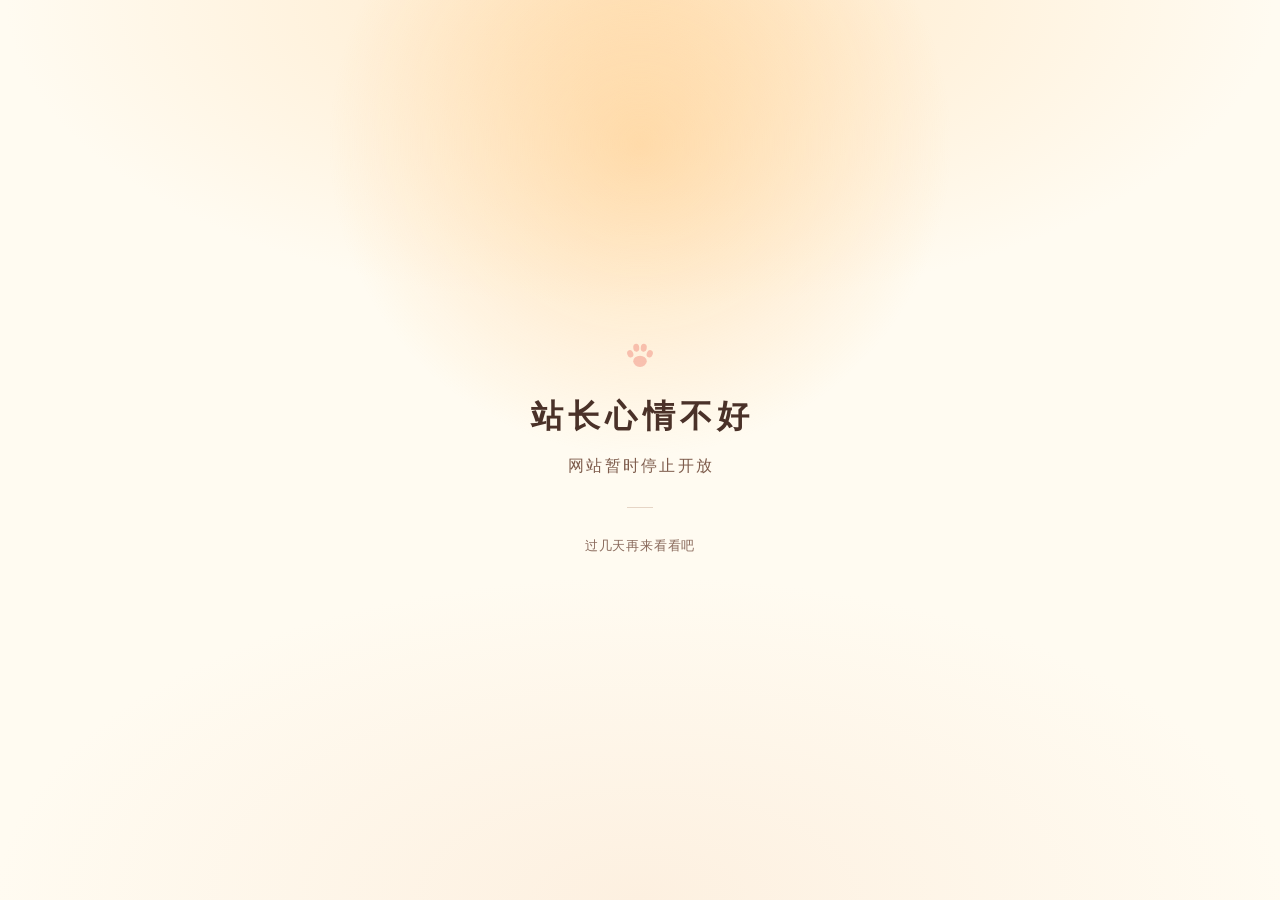
==== commit 17878e83: "上线停业页，同步最新版站点并清理仓库结构 - 新增 closed.html 与 js/site-config.js（closed 开关） - index.html / diary.html 加 fai" ====
--- a/index.html
+++ b/index.html
@@ -2,6 +2,15 @@
 <html lang="zh-CN">
 <head>
   <meta charset="UTF-8">
+  <!-- 网站开关：打烊时立刻转去停业页，不把首页露出来（改 js/site-config.js 即可） -->
+  <script src="js/site-config.js"></script>
+  <script>
+    (function () {
+      var cfg = window.SITE_CONFIG;
+      // 开关文件没加载到也按「打烊」处理，免得漏出去
+      if (!cfg || cfg.closed !== false) window.location.replace('closed.html');
+    })();
+  </script>
   <meta name="viewport" content="width=device-width, initial-scale=1.0, viewport-fit=cover">
   <title>夏日海岸</title>
   <meta name="description" content="夏日海岸：一道只有你知道答案的小问答。">
@@ -374,6 +383,28 @@
 
     <div class="hearts-area" id="hearts-area" aria-hidden="true"></div>
 
+    <!-- 登录入口：「我爱你」出现之后淡入，通往日记页 -->
+    <section class="login" id="login" aria-labelledby="login-title">
+      <p class="login-title" id="login-title">我们的日记</p>
+      <form class="login-form" id="login-form" autocomplete="on" novalidate>
+        <div class="login-field">
+          <input class="login-input" id="login-user" name="username" type="text" placeholder="账号" aria-label="账号" autocomplete="username" autocapitalize="off" autocorrect="off" spellcheck="false" enterkeyhint="next" maxlength="32">
+        </div>
+        <div class="login-field">
+          <input class="login-input has-eye" id="login-pass" name="password" type="password" placeholder="密码" aria-label="密码" autocomplete="current-password" autocapitalize="off" autocorrect="off" spellcheck="false" enterkeyhint="go" maxlength="64">
+          <button class="login-eye" id="login-eye" type="button" aria-label="显示密码" aria-pressed="false">
+            <svg class="eye-on" viewBox="0 0 24 24" width="20" height="20" fill="none" stroke="currentColor" stroke-width="1.8" stroke-linecap="round" stroke-linejoin="round"><path d="M1.5 12S5.5 5 12 5s10.5 7 10.5 7-4 7-10.5 7S1.5 12 1.5 12Z"/><circle cx="12" cy="12" r="3"/></svg>
+            <svg class="eye-off" viewBox="0 0 24 24" width="20" height="20" fill="none" stroke="currentColor" stroke-width="1.8" stroke-linecap="round" stroke-linejoin="round"><path d="M1.5 12S5.5 5 12 5s10.5 7 10.5 7-4 7-10.5 7S1.5 12 1.5 12Z"/><circle cx="12" cy="12" r="3"/><path d="M3.5 3.5l17 17"/></svg>
+          </button>
+        </div>
+        <button class="login-btn" id="login-btn" type="submit">
+          <span>进入</span>
+          <svg viewBox="0 0 24 24" width="18" height="18" fill="none" stroke="currentColor" stroke-width="2.2" stroke-linecap="round" stroke-linejoin="round" aria-hidden="true"><path d="M4 12h15M13 6l6 6-6 6"/></svg>
+        </button>
+      </form>
+      <p class="login-msg" id="login-msg" role="status" aria-live="polite"></p>
+    </section>
+
     <button type="button" class="music-info" id="music-info" aria-label="暂停音乐" disabled>
       <span class="eq" id="music-icon" aria-hidden="true"><i></i><i></i><i></i></span>
       <span id="music-label">正在播放...</span>
@@ -386,5 +417,8 @@
 
   <script src="js/dogs.js"></script>
   <script src="js/main.js"></script>
+  <script src="js/auth-config.js"></script>
+  <script src="js/auth.js"></script>
+  <script src="js/login.js"></script>
 </body>
 </html>
--- a/css/style.css
+++ b/css/style.css
@@ -41,6 +41,7 @@
   opacity: 0;
   transition: opacity 1.6s ease, visibility 0s 1.6s;
   overflow: hidden;
+  overflow: clip;            /* 比 hidden 更彻底：连脚本/焦点触发的滚动也不允许，场景不会被"挤歪" */
 }
 .scene.active {
   visibility: visible;
@@ -597,6 +598,196 @@
 @keyframes eq { from { transform: scaleY(.25); } to { transform: scaleY(1); } }
 .music-info.paused .eq i { animation-play-state: paused !important; transform: scaleY(.3); }
 
+/* ----- 登录入口（黄昏场景下部） ----- */
+.login {
+  --kb: 0px;                       /* 手机软键盘高度，由 login.js 写入 */
+  position: absolute;
+  left: 50%;
+  bottom: max(6.5vh, calc(env(safe-area-inset-bottom) + 20px));
+  z-index: 12;
+  width: min(450px, calc(100vw - 32px));
+  text-align: center;
+  opacity: 0;
+  pointer-events: none;
+  transform: translate(-50%, 18px);
+  transition: opacity 1.4s ease, transform 1.4s cubic-bezier(.2, .7, .2, 1);
+}
+.login.visible {
+  opacity: 1;
+  pointer-events: auto;
+  transform: translate(-50%, calc(var(--kb) * -1));
+}
+.login.visible.kb-open { transition: transform .25s ease; }
+
+.login-title {
+  display: flex;
+  align-items: center;
+  justify-content: center;
+  gap: 14px;
+  margin-bottom: 12px;
+  font: 500 .82rem/1 var(--font-body);
+  letter-spacing: .5em;
+  text-indent: .5em;
+  color: rgba(255, 255, 255, .94);
+  text-shadow: 0 1px 12px rgba(60, 20, 50, .6);
+}
+.login-title::before, .login-title::after {
+  content: '';
+  width: 36px; height: 1px;
+  background: linear-gradient(90deg, transparent, rgba(255, 255, 255, .8));
+}
+.login-title::after { transform: scaleX(-1); }
+
+.login-form {
+  display: flex;
+  align-items: center;
+  gap: 8px;
+  padding: 7px;
+  background: linear-gradient(180deg, rgba(255, 255, 255, .28), rgba(255, 255, 255, .13));
+  border: 1px solid rgba(255, 255, 255, .55);
+  border-radius: 999px;
+  box-shadow: 0 12px 34px rgba(40, 10, 50, .34), inset 0 1px 0 rgba(255, 255, 255, .5);
+  -webkit-backdrop-filter: blur(10px) saturate(1.25);
+  backdrop-filter: blur(10px) saturate(1.25);
+}
+@supports not ((backdrop-filter: blur(1px)) or (-webkit-backdrop-filter: blur(1px))) {
+  .login-form { background: rgba(70, 36, 74, .55); }
+}
+
+.login-field { position: relative; flex: 1 1 0; min-width: 0; }
+.login-input {
+  display: block;
+  width: 100%;
+  height: 46px;
+  padding: 0 18px;
+  font: 500 1rem var(--font-body);     /* 16px：避免 iPhone 聚焦时自动放大页面 */
+  letter-spacing: .06em;
+  color: #fff;
+  background: rgba(46, 18, 54, .34);
+  border: 1px solid rgba(255, 255, 255, .26);
+  border-radius: 999px;
+  outline: none;
+  transition: border-color .2s ease, box-shadow .2s ease, background .2s ease;
+}
+.login-input.has-eye { padding-right: 46px; }
+.login-input::placeholder { color: rgba(255, 255, 255, .72); letter-spacing: .3em; }
+.login-input:focus {
+  background: rgba(46, 18, 54, .46);
+  border-color: rgba(255, 255, 255, .9);
+  box-shadow: 0 0 0 3px rgba(255, 214, 107, .38);
+}
+.login-input:focus::placeholder { color: rgba(255, 255, 255, .45); }
+.login-input:-webkit-autofill {
+  -webkit-text-fill-color: #fff;
+  caret-color: #fff;
+  transition: background-color 9999s ease 0s;
+  box-shadow: inset 0 0 0 50px rgba(70, 36, 74, .85);
+}
+
+.login-eye {
+  position: absolute;
+  top: 50%; right: 5px;
+  display: grid;
+  place-items: center;
+  width: 36px; height: 36px;
+  margin-top: -18px;
+  padding: 0;
+  color: rgba(255, 255, 255, .78);
+  background: none;
+  border: 0;
+  border-radius: 50%;
+  cursor: pointer;
+  transition: color .2s ease, background .2s ease;
+}
+.login-eye:hover { color: #fff; background: rgba(255, 255, 255, .14); }
+.login-eye:focus-visible { outline: 2px solid #FFD66B; outline-offset: 1px; }
+.login-eye .eye-off { display: none; }
+.login-eye[aria-pressed="true"] .eye-on { display: none; }
+.login-eye[aria-pressed="true"] .eye-off { display: block; }
+
+.login-btn {
+  flex: none;
+  display: flex;
+  align-items: center;
+  justify-content: center;
+  gap: 8px;
+  height: 46px;
+  padding: 0 20px 0 24px;
+  font: 700 .98rem var(--font-body);
+  letter-spacing: .22em;
+  color: #fff;
+  background: linear-gradient(180deg, #FF8E7F 0%, var(--coral-deep) 100%);
+  border: 0;
+  border-radius: 999px;
+  box-shadow: 0 6px 16px rgba(232, 88, 75, .45), inset 0 1px 0 rgba(255, 255, 255, .42);
+  cursor: pointer;
+  white-space: nowrap;
+  transition: transform .15s ease, box-shadow .15s ease, filter .2s ease;
+}
+.login-btn svg { transition: transform .2s ease; }
+.login-btn:hover { filter: brightness(1.06); }
+.login-btn:hover svg { transform: translateX(3px); }
+.login-btn:active { transform: translateY(2px); box-shadow: 0 2px 8px rgba(232, 88, 75, .4), inset 0 1px 0 rgba(255, 255, 255, .3); }
+.login-btn:focus-visible { outline: 2px solid #fff; outline-offset: 3px; }
+.login-btn:disabled { opacity: .7; cursor: default; }
+
+.login-msg {
+  min-height: 1.5em;
+  margin-top: 12px;
+  font: 500 .86rem/1.5 var(--font-body);
+  letter-spacing: .08em;
+  color: #fff;
+  text-shadow: 0 1px 10px rgba(60, 20, 50, .75);
+}
+
+.login-msg.is-error { color: #FFE6DF; }
+.login-msg.is-ok { color: #fff; font-weight: 700; letter-spacing: .14em; }
+
+/* 输错时整条左右抖一下 */
+.login-form.shake { animation: login-shake .5s ease-in-out; }
+@keyframes login-shake {
+  0%, 100% { transform: translateX(0); }
+  20% { transform: translateX(-9px); }
+  40% { transform: translateX(8px); }
+  60% { transform: translateX(-5px); }
+  80% { transform: translateX(4px); }
+}
+
+/* 验证中：按钮里的箭头换成转圈 */
+.login-btn { min-width: 108px; }
+.login-btn.busy { opacity: .85; cursor: progress; }
+.login-btn.busy svg { display: none; }
+.login-btn.busy::after {
+  content: '';
+  width: 15px; height: 15px;
+  border: 2px solid rgba(255, 255, 255, .45);
+  border-top-color: #fff;
+  border-radius: 50%;
+  animation: login-spin .7s linear infinite;
+}
+@keyframes login-spin { to { transform: rotate(360deg); } }
+
+/* 登录成功：整页淡成日记页的纸色，再跳转 */
+.login-veil {
+  position: fixed;
+  inset: 0;
+  z-index: 100;
+  background: #F6F0E6;
+  opacity: 0;
+  pointer-events: none;
+  transition: opacity .9s ease;
+}
+.login-veil.on { opacity: 1; pointer-events: auto; }
+
+/* 宽屏：单车往左让出中间位置给登录入口 */
+@media (min-width: 761px) {
+  .bike-rig { left: 6%; }
+}
+/* 平板等中等宽度：左右放不下，登录入口整体抬到单车上方 */
+@media (min-width: 761px) and (max-width: 1180px) {
+  .login { bottom: calc(4.2vh + clamp(125px, 16.25vw, 225px) + 20px); }
+}
+
 /* ============================================
    小屏幕
    ============================================ */
@@ -604,7 +795,7 @@
 @media (max-width: 760px) {
   :root { --hz: 38%; --shore: 63%; }
 
-  .card-wrap { top: 37%; }
+  .card-wrap { top: max(37%, 270px); }   /* 矮屏手机：给卡片上沿的小狗和气泡留出位置，别被顶出屏幕 */
   .card-inner { padding: 22px 16px 20px; }
   .question-text { margin-bottom: 18px; }
   .lighthouse { left: 5%; }
@@ -629,19 +820,54 @@
   .bike-rig { left: 3%; width: 58vw; bottom: 3vh; }
   .love-container { top: 21%; }
   .love-text { font-size: 24vw; gap: 2.4vw; }
+  .login { bottom: calc(3vh + 36.25vw + 18px); }   /* 停在单车上方 */
 }
 
 @media (max-width: 480px) {
   .input-group { flex-direction: column; align-items: stretch; }
   .answer-input, .submit-btn { width: 100%; }
   .question-title { letter-spacing: .24em; }
+
+  /* 手机竖屏：账号、密码、按钮上下排开，方便单手点按 */
+  .login-form { flex-direction: column; align-items: stretch; gap: 10px; padding: 12px; border-radius: 28px; }
+  .login-field { flex: none; }
+  .login-btn { width: 100%; }
+}
+
+/* 手机竖屏且屏幕偏矮（如 iPhone SE）：把登录框压紧一点，别顶到「我爱你」 */
+@media (max-width: 480px) and (max-height: 700px) {
+  .login-title { margin-bottom: 8px; }
+  .login-form { gap: 8px; padding: 10px; }
+  .login-input, .login-btn { height: 42px; }
+  .login-msg { margin-top: 8px; min-height: 1.4em; }
 }
 
 @media (max-height: 560px) and (orientation: landscape) {
-  .card-wrap { top: 46%; }
+  .card-wrap { top: 52%; }
   .peek-slot { width: 100px; }
   .question-text { font-size: 1.25rem; margin-bottom: 12px; }
   .card-inner { padding: 14px 18px 14px; }
+
+  /* 黄昏场景：「我爱你」在上，单车在左下，登录入口放右下 */
+  .love-container { top: 7%; }
+  .love-text { font-size: clamp(54px, 24vh, 110px); gap: 2vw; }
+  .bike-rig { left: 3%; width: clamp(150px, 42vh, 230px); bottom: 4vh; }
+  .st-3, .st-4 { display: none; }
+  /* 音乐按钮缩成只剩图标，给登录入口让位 */
+  .music-info { padding: 9px 12px; }
+  #music-label { display: none; }
+  .login {
+    left: auto;
+    right: calc(max(16px, env(safe-area-inset-right)) + 62px);
+    bottom: max(14px, env(safe-area-inset-bottom));
+    width: min(400px, 56vw);
+    transform: translate(0, 18px);
+  }
+  .login.visible { transform: translate(0, calc(var(--kb) * -1)); }
+  .login-title { margin-bottom: 8px; font-size: .76rem; }
+  .login-form { padding: 6px; }
+  .login-input, .login-btn { height: 40px; }
+  .login-msg { margin-top: 6px; min-height: 1.3em; font-size: .8rem; }
 }
 
 /* ============================================
@@ -655,6 +881,9 @@
     animation: none !important;
   }
   .scene, .scene.active { transition-duration: .3s; transition-delay: 0s; }
+  .login { transition-duration: .3s; }
+  .login-form.shake, .login-btn.busy::after { animation-duration: .01s; }
+  .login-veil { transition-duration: .2s; }
   .glint { opacity: .8; }
   .crab { left: 30%; }
 }
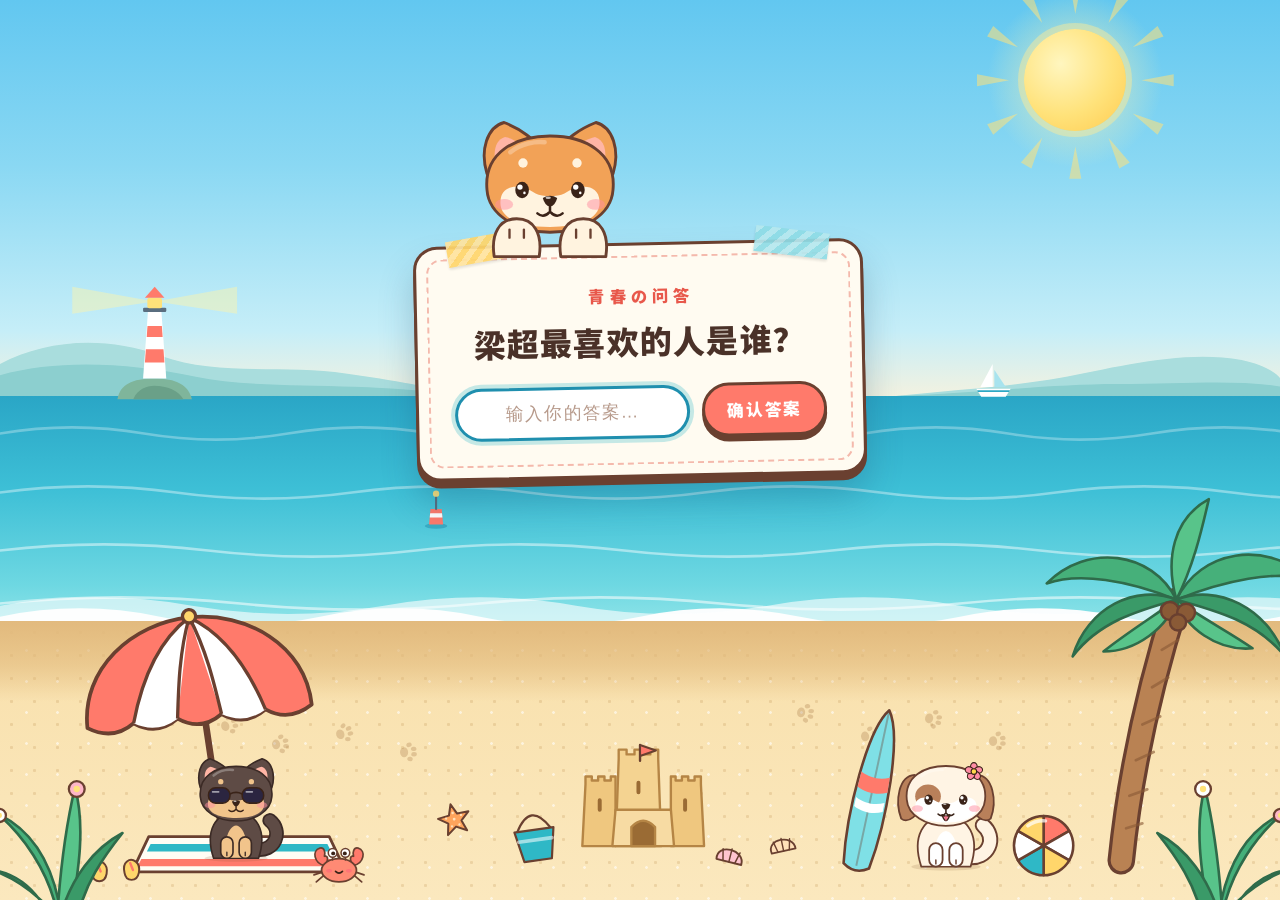
==== commit 20d3e415: "撤回停业页：站点恢复对外展示 - 移除 closed.html 与 js/site-config.js，index.html / diary.html 撤掉打烊守卫 - 站点内容回到 841b883 " ====
--- a/index.html
+++ b/index.html
@@ -2,15 +2,6 @@
 <html lang="zh-CN">
 <head>
   <meta charset="UTF-8">
-  <!-- 网站开关：打烊时立刻转去停业页，不把首页露出来（改 js/site-config.js 即可） -->
-  <script src="js/site-config.js"></script>
-  <script>
-    (function () {
-      var cfg = window.SITE_CONFIG;
-      // 开关文件没加载到也按「打烊」处理，免得漏出去
-      if (!cfg || cfg.closed !== false) window.location.replace('closed.html');
-    })();
-  </script>
   <meta name="viewport" content="width=device-width, initial-scale=1.0, viewport-fit=cover">
   <title>夏日海岸</title>
   <meta name="description" content="夏日海岸：一道只有你知道答案的小问答。">
